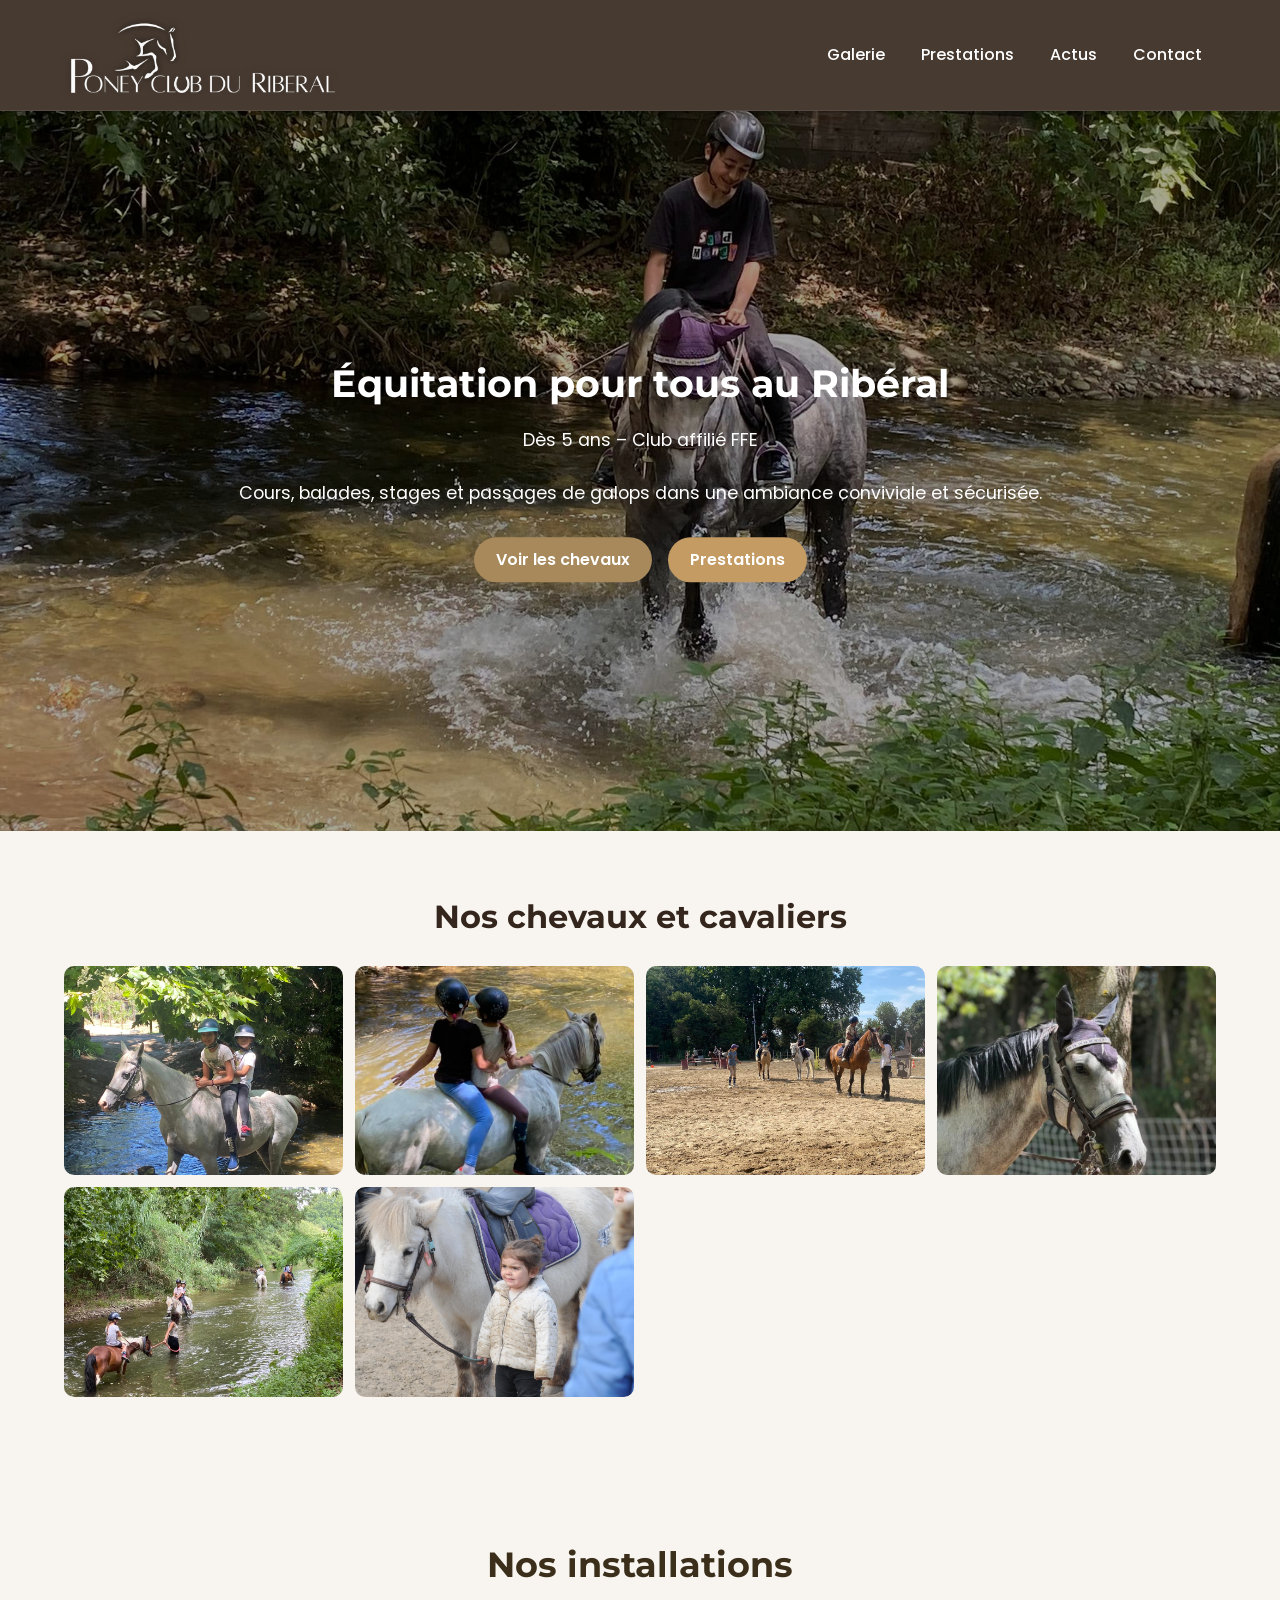
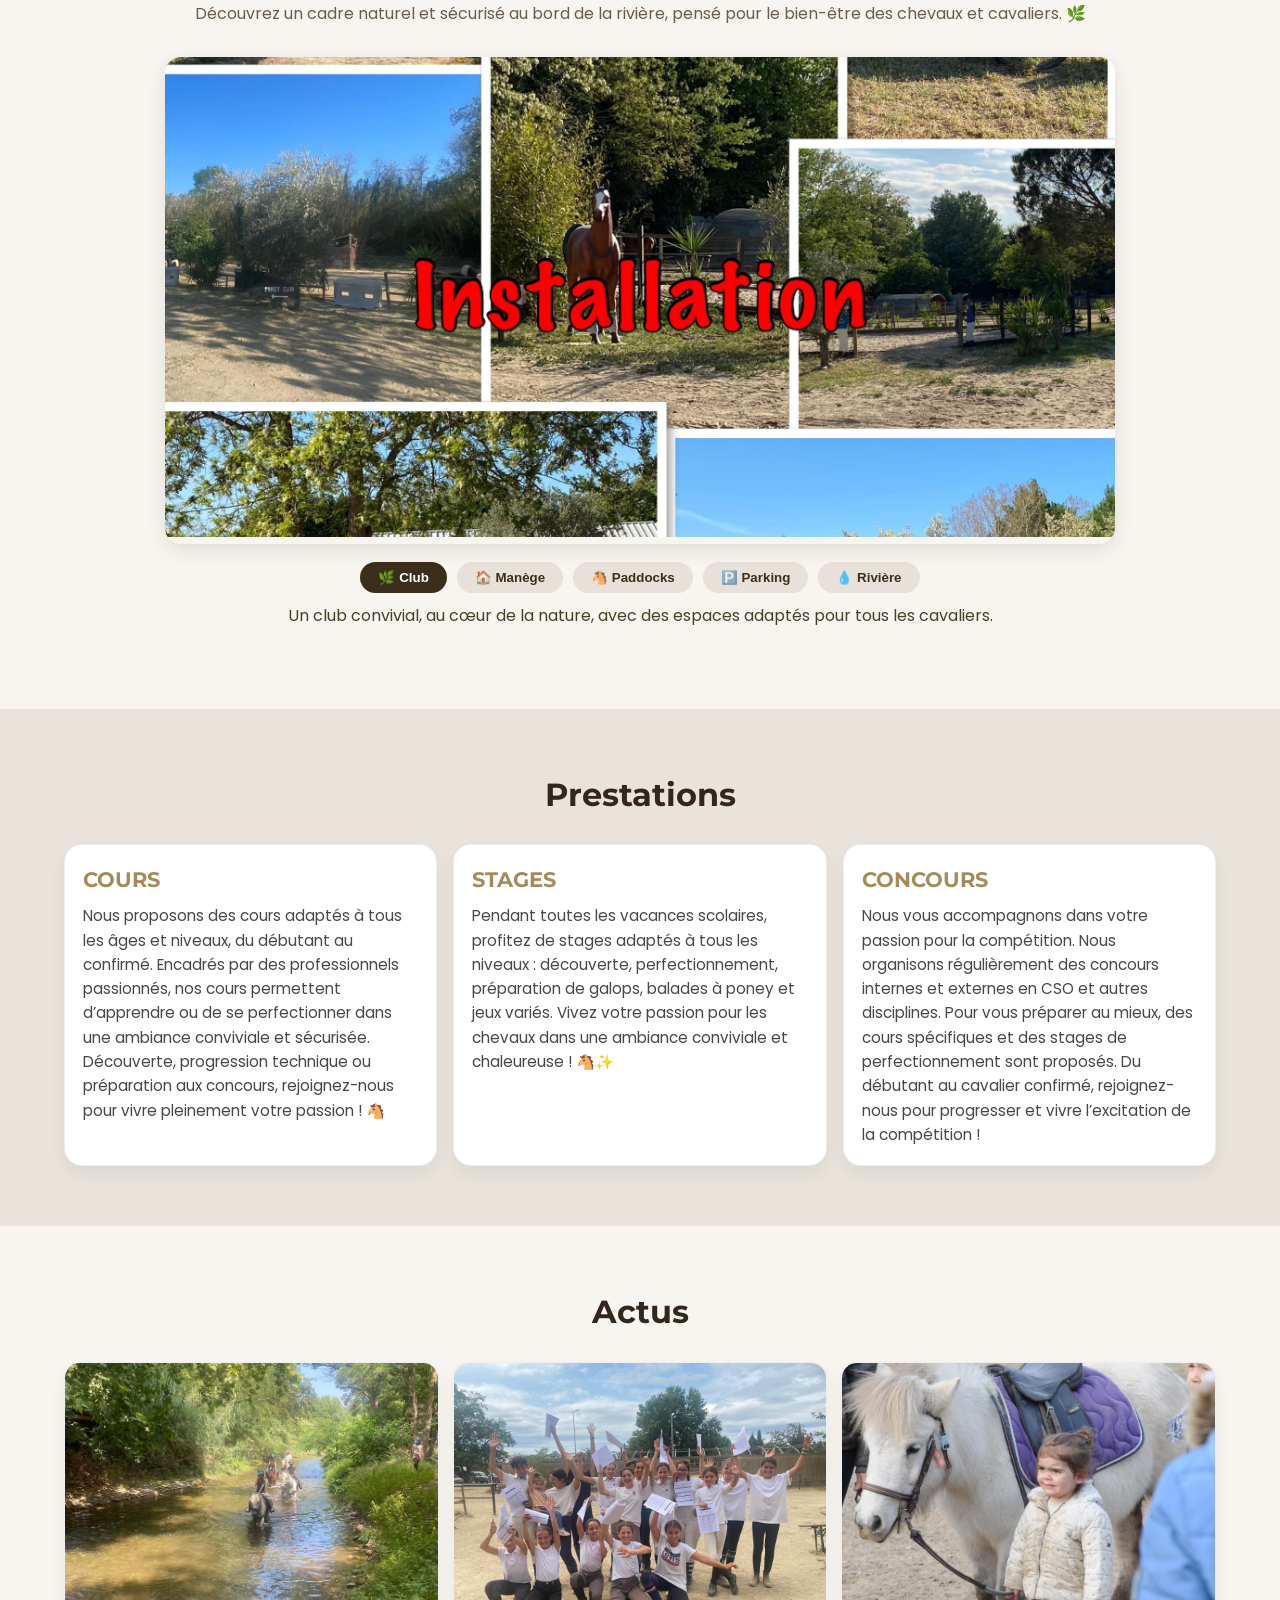
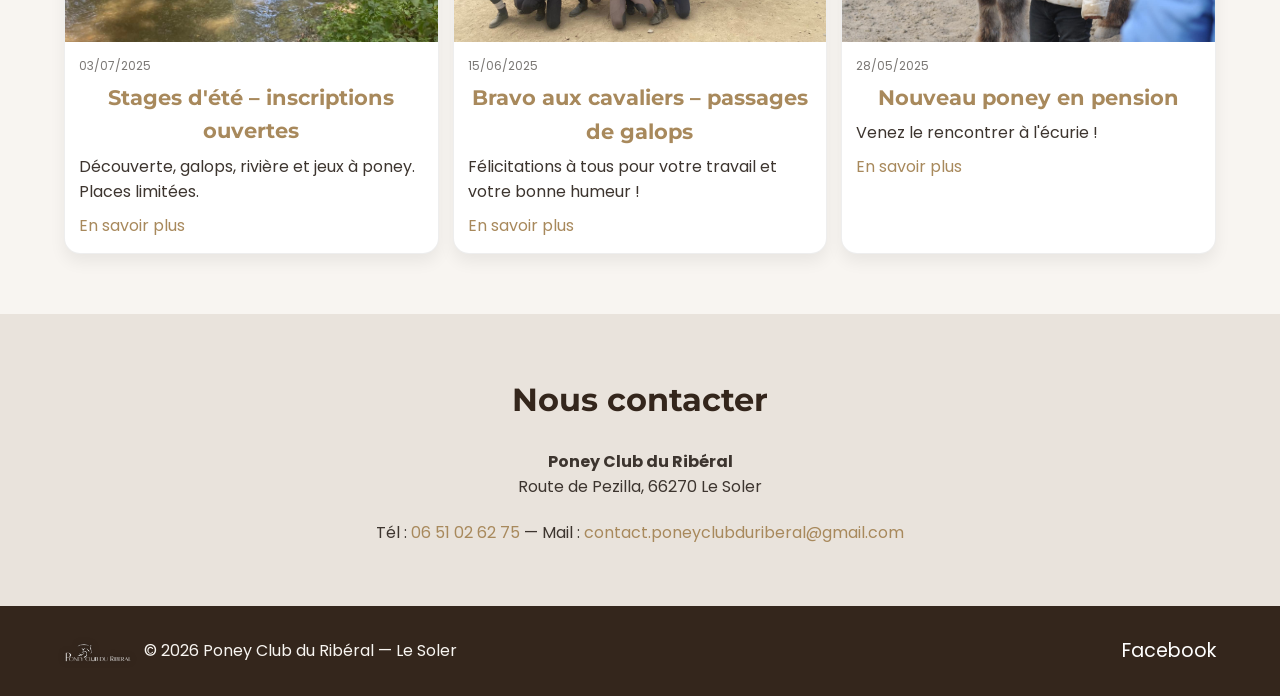
==== PoneyClubRiberal/index.html @ 23abc9ea "Geden + placements" ====
<!DOCTYPE html>
<html lang="fr">
<head>
  <meta charset="utf-8" />
  <meta name="viewport" content="width=device-width, initial-scale=1" />
  <title>Poney Club du Ribéral – Le Soler</title>
  <meta name="description" content="Loisirs & école d’équitation au Poney Club du Ribéral (Le Soler) : cours dès 5 ans, balades, stages et galops, ambiance conviviale." />

  <!-- Fonts utilisées par le CSS (Poppins + Montserrat) -->
  <link rel="preconnect" href="https://fonts.googleapis.com">
  <link rel="preconnect" href="https://fonts.gstatic.com" crossorigin>
  <link href="https://fonts.googleapis.com/css2?family=Montserrat:wght@600;700&family=Poppins:wght@400;500;600;700&display=swap" rel="stylesheet">

  <!-- Styles -->
  <link rel="stylesheet" href="main.css" />
</head>
<body>

  <!-- ================= HEADER / NAV ================= -->
  <header class="topbar">
    <div class="wrap">
      <a href="#top" class="logo" aria-label="Accueil">
        <!-- Logo blanc (fourni dans /assets) -->
        <img src="assets/logo.avif" alt="Poney Club du Ribéral">
      </a>

      <button class="burger" aria-expanded="false" aria-controls="nav" aria-label="Ouvrir le menu">☰</button>

      <nav id="nav" class="nav" aria-label="Navigation principale">
        <a href="#galerie">Galerie</a>
        <a href="#prestations">Prestations</a>
        <a href="#actus">Actus</a>
        <a href="#contact">Contact</a>
      </nav>
    </div>
  </header>

  <main id="top">
    <!-- ================= HERO ================= -->
<section class="hero">
  <!-- Image d’arrière-plan -->
  <img src="assets/riverBoy.jpg" alt="Balade à poney dans la rivière du Ribéral">

  <div class="hero-content wrap">
    <h1 style="color: #fff;;">Équitation pour tous au Ribéral</h1>
    <p class="subtitle">
      Dès 5 ans – Club affilié FFE
    </p>
    <p>Cours, balades, stages et passages de galops dans une ambiance conviviale et sécurisée.</p>
    <a class="btn" href="#galerie">Voir les chevaux</a>
    <a class="btn" href="#prestations" style="background:#c49b63">Prestations</a>
  </div>
</section>

    <!-- ================= GALERIE ================= -->
    <section id="galerie" class="section">
      <div class="wrap">
        <h2>Nos chevaux et cavaliers</h2>
        <div class="gallery">
          <!-- Remplace par tes images (dossier /assets) -->
          <img src="assets/riverbigChildren.jpg" alt="">
          <img src="assets/riverTwosmall3.jpg" alt="">
          <img src="assets/horseLEsson.jpg" alt="">
          <img src="assets/horseHat.jpg" alt="">
          <img src="assets/longRiver.jpg" alt="">
          <img src="assets/poneyEnfant.jpg" alt="">
        </div>
      </div>
    </section>

    <!-- ================= NOS INSTALLATIONS ================= -->
<section id="installations" class="section sand">
  <div class="wrap">
    <h2>Nos installations</h2>
    <p class="subtitle">Découvrez un cadre naturel et sécurisé au bord de la rivière, pensé pour le bien-être des chevaux et cavaliers. 🌿</p>

    <div class="install-gallery">
      <div class="install-slider">
        <img src="assets/installation.jpg" alt="Vue générale du club" class="active">
        <img src="assets/manege.jpg" alt="Manège couvert 60x30m">
        <img src="assets/camLight.jpg" alt="Paddocks équipés et éclairage nocturne">
        <img src="assets/parking.jpg" alt="Parking ombragé et accessible">
        <img src="assets/River.jpg" alt="Balades en rivière">
      </div>

      <div class="install-buttons">
        <button class="install-btn active" data-index="0">🌿 Club</button>
        <button class="install-btn" data-index="1">🏠 Manège</button>
        <button class="install-btn" data-index="2">🐴 Paddocks</button>
        <button class="install-btn" data-index="3">🅿️ Parking</button>
        <button class="install-btn" data-index="4">💧 Rivière</button>
      </div>

      <div class="install-text">
        <p id="installDesc">
          Un club convivial, au cœur de la nature, avec des espaces adaptés pour tous les cavaliers.
        </p>
      </div>
    </div>
  </div>
</section>


    <!-- ================= PRESTATIONS ================= -->
    <section id="prestations" class="section sand">
      <div class="wrap">
        <h2>Prestations</h2>

        <div class="pc-cards">
          <article class="pc-card">
            <h3>COURS</h3>
            <p>Nous proposons des cours adaptés à tous les âges et niveaux, du débutant au confirmé. Encadrés par des professionnels passionnés, nos cours permettent d’apprendre ou de se perfectionner dans une ambiance conviviale et sécurisée. Découverte, progression technique ou préparation aux concours, rejoignez-nous pour vivre pleinement votre passion ! 🐴</p>
          </article>

          <article class="pc-card">
            <h3>STAGES</h3>
            <p>Pendant toutes les vacances scolaires, profitez de stages adaptés à tous les niveaux : découverte, perfectionnement, préparation de galops, balades à poney et jeux variés. Vivez votre passion pour les chevaux dans une ambiance conviviale et chaleureuse ! 🐴✨</p>
          </article>

          <article class="pc-card">
            <h3>CONCOURS</h3>
            <p>Nous vous accompagnons dans votre passion pour la compétition. Nous organisons régulièrement des concours internes et externes en CSO et autres disciplines. Pour vous préparer au mieux, des cours spécifiques et des stages de perfectionnement sont proposés. Du débutant au cavalier confirmé, rejoignez-nous pour progresser et vivre l’excitation de la compétition !</p>
          </article>
        </div>
      </div>
    </section>

    <!-- ================= ACTUS ================= -->
    <section id="actus" class="section">
      <div class="wrap">
        <h2>Actus</h2>
        <div id="newsGrid" class="news-grid">
          <!-- Si tu utilises main.js + assets/news.json, les cartes se chargent ici.
               Sinon, tu peux en écrire à la main comme ci-dessous : -->
          <!--
          <article class="news-card">
            <img src="assets/passageGalops.jpg" alt="">
            <div class="news-body">
              <div class="news-meta">03/07/2025</div>
              <h3 class="news-title">Stages d’été – inscriptions ouvertes</h3>
              <p>Découverte, galops, rivière et jeux à poney. Places limitées.</p>
              <p style="margin-top:8px"><a class="link" href="#prestations">En savoir plus</a></p>
            </div>
          </article>
          -->
        </div>
      </div>
    </section>

    <!-- ================= CONTACT ================= -->
    <section id="contact" class="section sand">
      <div class="wrap">
        <h2>Nous contacter</h2>
        <p class="text-center mb-2">
          <strong>Poney Club du Ribéral</strong><br>
          Route de Pezilla, 66270 Le Soler
        </p>
        <p class="text-center">
          Tél : <a class="link" href="tel:+33651026275">06 51 02 62 75</a> — 
          Mail : <a class="link" href="mailto:contact.poneyclubduriberal@gmail.com">contact.poneyclubduriberal@gmail.com</a>
        </p>
      </div>
    </section>
  </main>

  <!-- ================= FOOTER ================= -->
  <footer class="footer">
    <div class="wrap foot">
      <p>
        <img src="assets/logo.avif" alt="" height="22" style="vertical-align:middle;margin-right:8px">
        © <span id="year"></span> Poney Club du Ribéral — Le Soler
      </p>
      <div class="socials">
        <a href="https://www.facebook.com/poneyclubduriberal/?locale=fr_FR" target="_blank" rel="noopener">Facebook</a>
      </div>
    </div>
  </footer>


<!-- ===== Lightbox (à la fin du body) ===== -->
<div id="lightbox" class="lb" aria-hidden="true">
  <div class="lb-backdrop" data-lb-close></div>

  <button class="lb-btn lb-close" data-lb-close aria-label="Fermer">×</button>
  <button class="lb-btn lb-prev" aria-label="Image précédente">‹</button>

  <figure class="lb-figure">
    <img class="lb-img" src="" alt="">
    <figcaption class="lb-caption"></figcaption>
  </figure>

  <button class="lb-btn lb-next" aria-label="Image suivante">›</button>
</div>



  <!-- Scripts -->
  <script src="https://code.jquery.com/jquery-3.7.1.min.js"></script>
  <script src="main.js"></script>




</body>
</html>
---- PoneyClubRiberal/main.css ----
/* ===========================================================
   PONEY CLUB DU RIBERAL - MAIN CSS
   Thème : Nature, Bois, Équitation
   =========================================================== */

/* ------------------------------
   VARIABLES DE COULEURS
   ------------------------------ */
:root {
  --brun-fonce: #34261c;
  --brun-clair: #4a3a2e;
  --sable: #f8f5f1;
  --beige: #e9e3dc;
  --texte: #3d352f;
  --accent: #a8895c;
  --blanc: #fff;
}

/* ------------------------------
   BASE GLOBALE
   ------------------------------ */
* {
  box-sizing: border-box;
  margin: 0;
  padding: 0;
}

html {
  scroll-behavior: smooth;
}

body {
  font-family: "Poppins", sans-serif;
  background: var(--sable);
  color: var(--texte);
  line-height: 1.6;
}

/* Liens */
a {
  color: var(--accent);
  text-decoration: none;
  transition: 0.3s;
}
a:hover {
  color: #c49b63;
}

/* Containers */
.wrap {
  width: min(1200px, 90%);
  margin: 0 auto;
}

/* Sections */
.section {
  padding: 60px 0;
}
.section.sand {
  background: var(--beige);
}

/* Titres */
h1, h2, h3 {
  font-family: "Montserrat", sans-serif;
  font-weight: 700;
  text-align: center;
  color: var(--brun-fonce);
}
h2 {
  margin-bottom: 24px;
  font-size: 2rem;
}
h3 {
  margin-bottom: 10px;
  font-size: 1.3rem;
}

/* ===========================================================
   HEADER / NAVIGATION
   =========================================================== */

.topbar {
  position: sticky;
  top: 0;
  z-index: 20;
  background: rgba(52, 38, 28, 0.9); /* brun profond semi-opaque */
  backdrop-filter: blur(6px);
  border-bottom: 1px solid rgba(255, 255, 255, 0.08);
  box-shadow: 0 3px 6px rgba(0, 0, 0, 0.2);
}

.topbar .wrap {
  display: flex;
  align-items: center;
  justify-content: space-between;
  gap: 12px;
  padding: 10px 0;
}

/* Logo */
.logo img {
  display: block;
  height: 90px;
  filter: drop-shadow(0 0 5px rgba(0, 0, 0, 0.4));
}

/* Navigation liens */
.nav {
  display: flex;
  gap: 8px;
}
.nav a {
  color: var(--blanc);
  text-decoration: none;
  padding: 8px 14px;
  border-radius: 999px;
  transition: background 0.3s;
  font-weight: 500;
}
.nav a:hover {
  background: rgba(255, 255, 255, 0.15);
}

/* Burger menu */
.burger {
  display: none;
  background: transparent;
  border: 0;
  font-size: 28px;
  color: var(--blanc);
  cursor: pointer;
}

@media (max-width: 880px) {
  .burger {
    display: block;
  }
  .nav {
    position: fixed;
    left: 16px;
    right: 16px;
    top: 70px;
    background: rgba(45, 33, 24, 0.96);
    border-radius: 16px;
    padding: 16px;
    border: 1px solid rgba(255, 255, 255, 0.1);
    display: none;
    flex-direction: column;
  }
  .nav.open {
    display: flex;
  }
  .nav a {
    text-align: center;
    padding: 10px;
  }
}

/* ===========================================================
   HERO / SLIDER
   =========================================================== */

.hero {
  position: relative;
  height: 80vh;
  color: var(--blanc);
  overflow: hidden;
}

.hero img,
.hero video {
  position: absolute;
  inset: 0;
  width: 100%;
  height: 100%;
  object-fit: cover;
  z-index: 1;
}

.hero::after {
  content: "";
  position: absolute;
  inset: 0;
  background: rgba(0, 0, 0, 0.35);
  z-index: 2;
}

.hero-content {
  position: relative;
  z-index: 3;
  top: 50%;
  transform: translateY(-50%);
  text-align: center;
  color: var(--blanc);
}

.hero-content h1 {
  font-size: 2.4rem;
  margin-bottom: 12px;
}
.hero-content p {
  font-size: 1.1rem;
  margin-bottom: 24px;
}

/* Boutons */
.btn {
  display: inline-block;
  background: var(--accent);
  color: var(--blanc);
  padding: 10px 22px;
  border-radius: 999px;
  margin: 6px;
  font-weight: 600;
  transition: background 0.3s;
}
.btn:hover {
  background: #c49b63;
}

/* ===========================================================
   GALERIE
   =========================================================== */
.gallery {
  display: grid;
  grid-template-columns: repeat(auto-fit, minmax(260px, 1fr));
  gap: 12px;
}

.gallery img {
  width: 100%;
  aspect-ratio: 4/3;
  object-fit: cover;
  border-radius: 10px;
  transition: transform 0.3s;
}
.gallery img:hover {
  transform: scale(1.03);
}

/* ===========================================================
   SECTION : NOS INSTALLATIONS
   =========================================================== */

#installations {
  background: #f8f5f0;
  text-align: center;
  padding: 80px 0;
}

#installations h2 {
  color: #3b2f1b;
  margin-bottom: 8px;
  font-size: 2.2rem;
}

#installations .subtitle {
  color: #6a5e4b;
  margin-bottom: 30px;
}

.install-gallery {
  max-width: 950px;
  margin: 0 auto;
}

.install-slider {
  position: relative;
  border-radius: 16px;
  overflow: hidden;
  box-shadow: 0 6px 20px rgba(0, 0, 0, 0.1);
}

.install-slider img {
  width: 100%;
  height: 480px;
  object-fit: cover;
  position: absolute;
  inset: 0;
  opacity: 0;
  transition: opacity 0.7s ease;
}

.install-slider img.active {
  opacity: 1;
  position: relative;
}

.install-buttons {
  display: flex;
  justify-content: center;
  flex-wrap: wrap;
  margin: 18px 0 10px;
  gap: 10px;
}

.install-btn {
  border: none;
  background: #e8e1d9;
  color: #3b2f1b;
  font-weight: 600;
  border-radius: 30px;
  padding: 8px 18px;
  cursor: pointer;
  transition: all 0.25s ease;
}

.install-btn:hover {
  background: #d4c5b7;
}

.install-btn.active {
  background: #3b2f1b;
  color: #fff;
}

.install-text {
  margin-top: 10px;
  color: #4b3f2a;
  font-size: 1rem;
}

@media (max-width: 768px) {
  .install-slider img {
    height: 300px;
  }
}


/* ===========================================================
   PRESTATIONS
   =========================================================== */

.pc-cards {
  display: grid;
  gap: 16px;
  grid-template-columns: repeat(auto-fit, minmax(260px, 1fr));
}

.pc-card {
  background: #fff;
  border: 1px solid #0001;
  border-radius: 18px;
  padding: 18px;
  box-shadow: 0 8px 18px #0000000f;
}

.pc-card h3 {
  margin-bottom: 8px;
  color: var(--accent);
  text-align: left;
}

.pc-card p {
  color: #4a4744;
  font-size: 0.95rem;
}

/* ===========================================================
   ACTUS
   =========================================================== */

.news-grid {
  display: grid;
  gap: 14px;
  grid-template-columns: repeat(auto-fit, minmax(260px, 1fr));
}

.news-card {
  background: #fff;
  border: 1px solid #0001;
  border-radius: 16px;
  overflow: hidden;
  box-shadow: 0 8px 16px #00000010;
  display: flex;
  flex-direction: column;
}

.news-card img {
  width: 100%;
  aspect-ratio: 4/3;
  object-fit: cover;
}

.news-body {
  padding: 14px;
}

.news-meta {
  font-size: 12px;
  color: #7b7875;
  margin-bottom: 6px;
}

.news-title {
  margin: 0 0 6px;
  font-weight: 700;
  color: var(--accent);
}

.news-body p {
  margin: 0;
}

/* ===========================================================
   FOOTER
   =========================================================== */

.footer {
  background: var(--brun-fonce);
  color: var(--sable);
  border-top: none;
  padding: 30px 0;
}

.footer .foot {
  display: flex;
  align-items: center;
  justify-content: space-between;
  flex-wrap: wrap;
  gap: 12px;
}

.footer a {
  color: #fff;
}

.footer img {
  filter: drop-shadow(0 0 3px rgba(0, 0, 0, 0.5));
}

.socials a {
  margin-left: 10px;
  font-size: 1.2rem;
  transition: 0.3s;
}
.socials a:hover {
  opacity: 0.8;
}

/* ===========================================================
   DIVERS / UTILS
   =========================================================== */
.text-center {
  text-align: center;
}

.mt-2 {
  margin-top: 20px;
}

.mb-2 {
  margin-bottom: 20px;
}

.hidden {
  display: none !important;
}

/* Section Facebook */
#actus-facebook {
  background: #f6f2ee;
  text-align: center;
  padding: 80px 0;
}

#actus-facebook h2 {
  font-size: 2rem;
  margin-bottom: 10px;
  color: #3e2f1c;
}

#actus-facebook p {
  color: #5a4a3a;
  margin-bottom: 20px;
}

.fb-container {
  display: flex;
  justify-content: center;
}

.fb-container iframe {
  border-radius: 12px;
  box-shadow: 0 4px 20px rgba(0,0,0,0.1);
}

/* ===========================================================
   LIGHTBOX GLOBALE (overlay plein écran)
   =========================================================== */
#lightbox {
  position: fixed;
  inset: 0;
  display: none;                /* cachée par défaut */
  align-items: center;
  justify-content: center;
  z-index: 1000;
}
#lightbox.open { display: flex; }

#lightbox .lb-backdrop {
  position: absolute;
  inset: 0;
  background: rgba(0,0,0,.85);
  backdrop-filter: blur(2px);
}

#lightbox .lb-figure {
  position: relative;
  z-index: 2;
  max-width: 96vw;
  max-height: 92vh;
  display: grid;
  gap: 10px;
  place-items: center;
}

#lightbox .lb-img {
  max-width: 96vw;
  max-height: 86vh;
  width: auto;
  height: auto;
  border-radius: 10px;
  box-shadow: 0 10px 40px rgba(0,0,0,.5);
}

#lightbox .lb-caption {
  color: #eee;
  font-size: .95rem;
  text-align: center;
  max-width: 80vw;
}

/* Boutons */
#lightbox .lb-btn {
  position: absolute;
  z-index: 3;
  background: rgba(255,255,255,.12);
  color: #fff;
  border: 0;
  border-radius: 999px;
  width: 44px;
  height: 44px;
  display: grid;
  place-items: center;
  font-size: 26px;
  cursor: pointer;
  transition: background .2s;
}
#lightbox .lb-btn:hover { background: rgba(255,255,255,.22); }

#lightbox .lb-close { top: 18px; right: 18px; font-size: 28px; }
#lightbox .lb-prev  { left: 18px; }
#lightbox .lb-next  { right: 18px; }

@media (max-width: 640px){
  #lightbox .lb-prev, 
  #lightbox .lb-next { top: unset; bottom: 18px; }
}
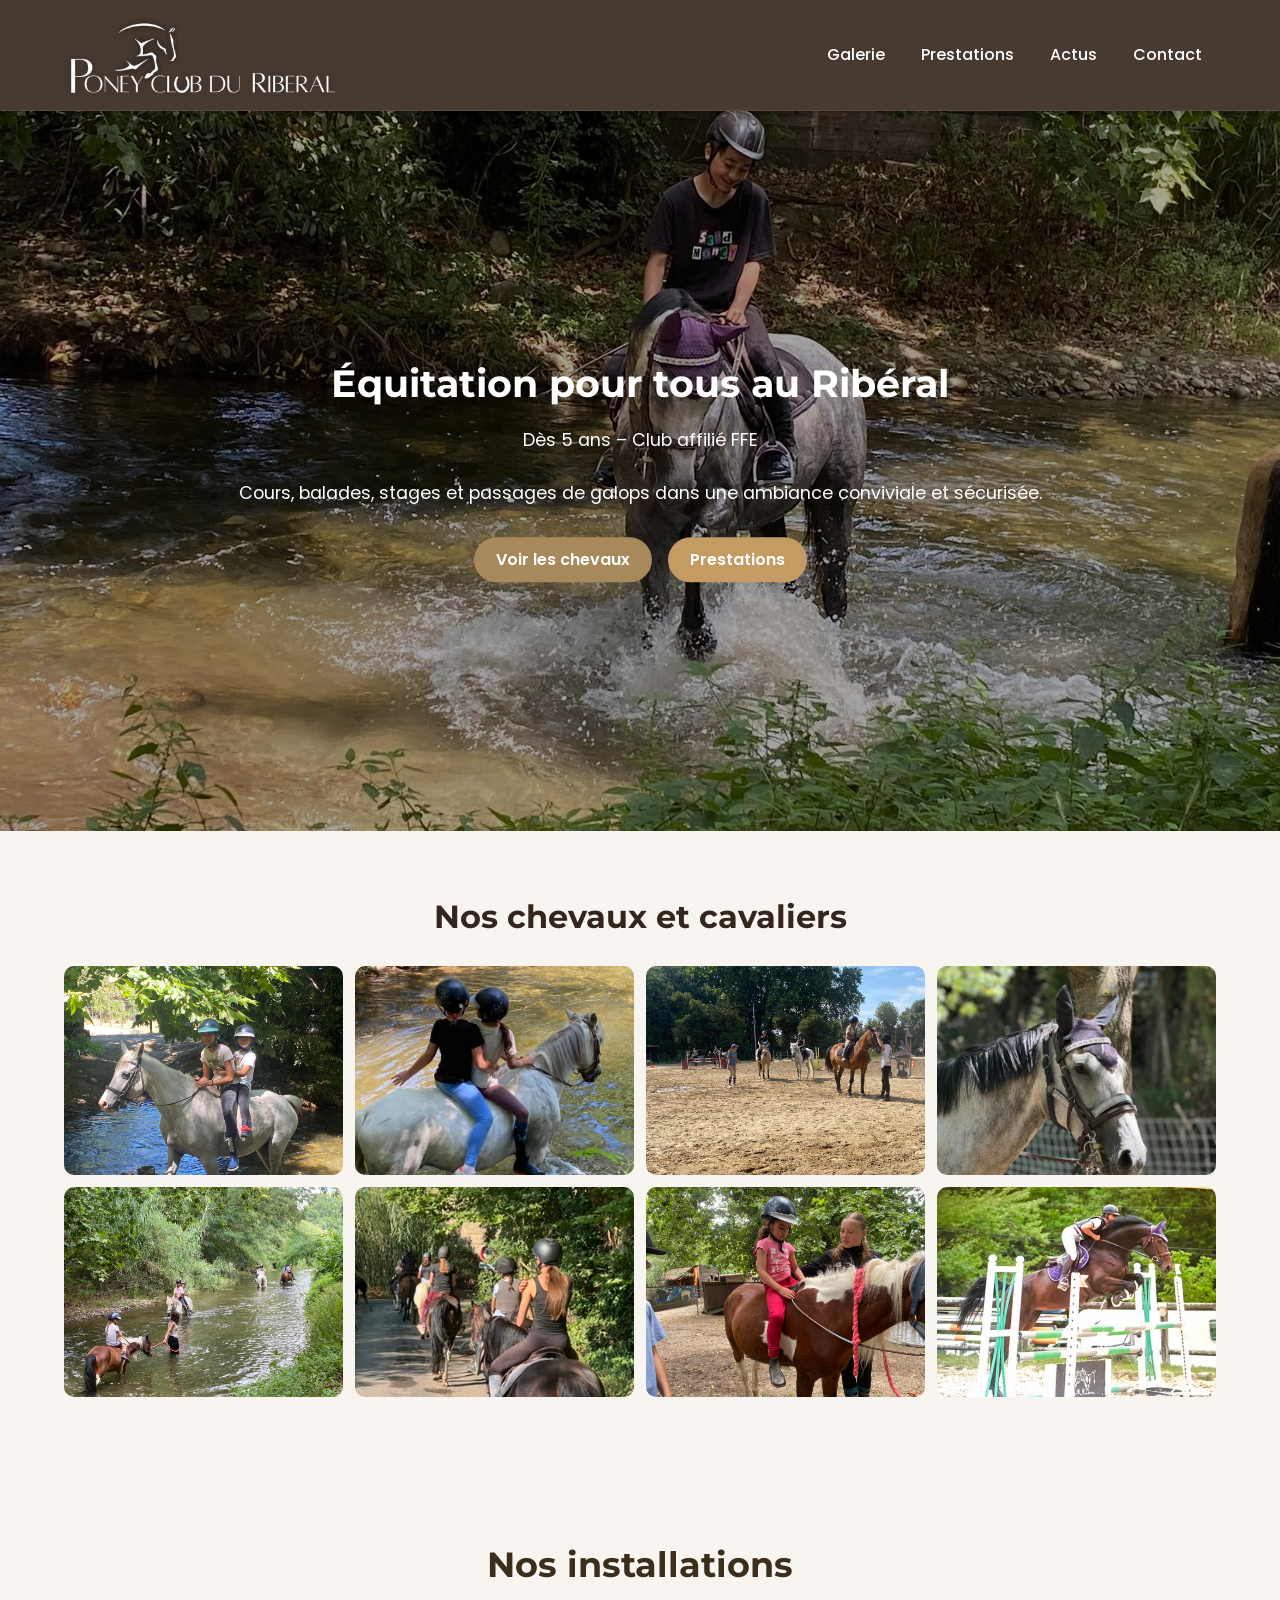
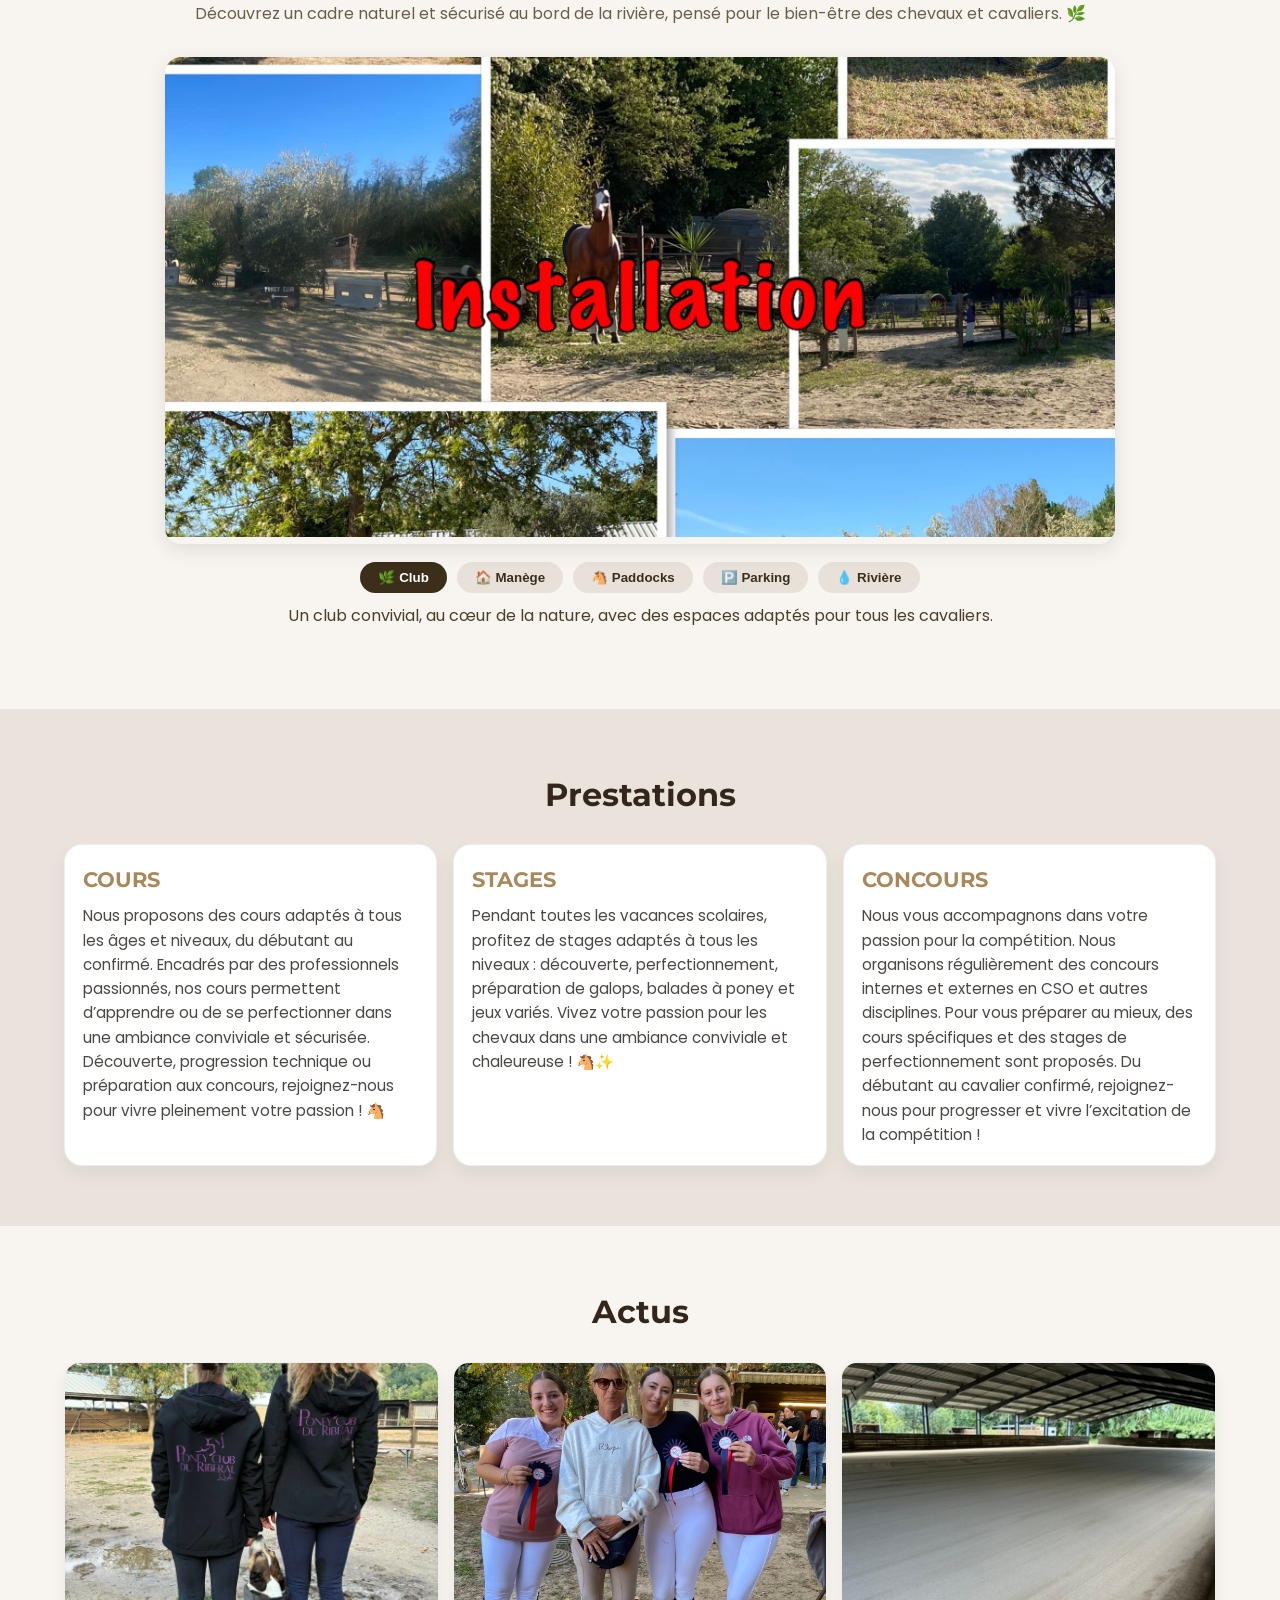
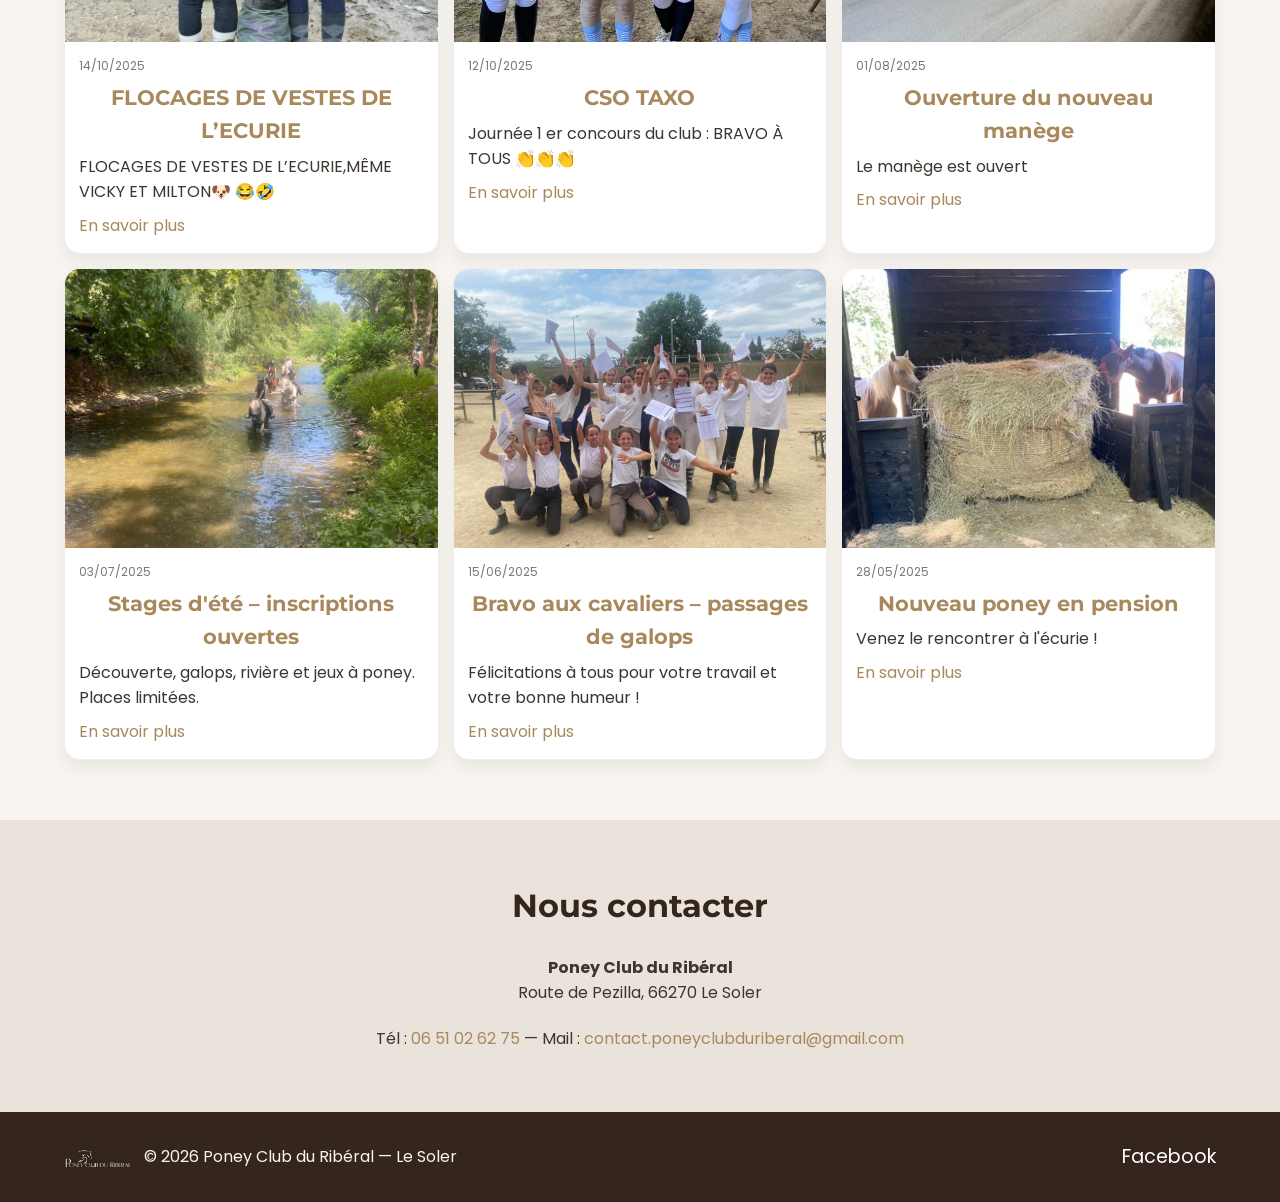
==== commit 743b8737: "maj photos" ====
--- a/PoneyClubRiberal/index.html
+++ b/PoneyClubRiberal/index.html
@@ -63,7 +63,9 @@
           <img src="assets/horseLEsson.jpg" alt="">
           <img src="assets/horseHat.jpg" alt="">
           <img src="assets/longRiver.jpg" alt="">
-          <img src="assets/poneyEnfant.jpg" alt="">
+          <img src="assets/balades.jpeg" alt="">
+          <img src="assets/littleChildPoney.jpg" alt="">
+          <img src="assets/obstacle.jpeg" alt="">
         </div>
       </div>
     </section>
--- a/PoneyClubRiberal/main.css
+++ b/PoneyClubRiberal/main.css
@@ -364,7 +364,7 @@
 .news-grid {
   display: grid;
   gap: 14px;
-  grid-template-columns: repeat(auto-fit, minmax(260px, 1fr));
+  grid-template-columns: repeat(auto-fit, minmax(320px, 1fr));
 }
 
 .news-card {
@@ -558,3 +558,13 @@
   #lightbox .lb-prev, 
   #lightbox .lb-next { top: unset; bottom: 18px; }
 }
+
+/* Le clic ne doit passer que sur le slide visible */
+.install-slider img {
+  pointer-events: none;   /* ignore les clics par défaut */
+  z-index: 1;
+}
+.install-slider img.active {
+  pointer-events: auto;   /* seul le visible capte le clic */
+  z-index: 2;             /* passe devant les autres */
+}
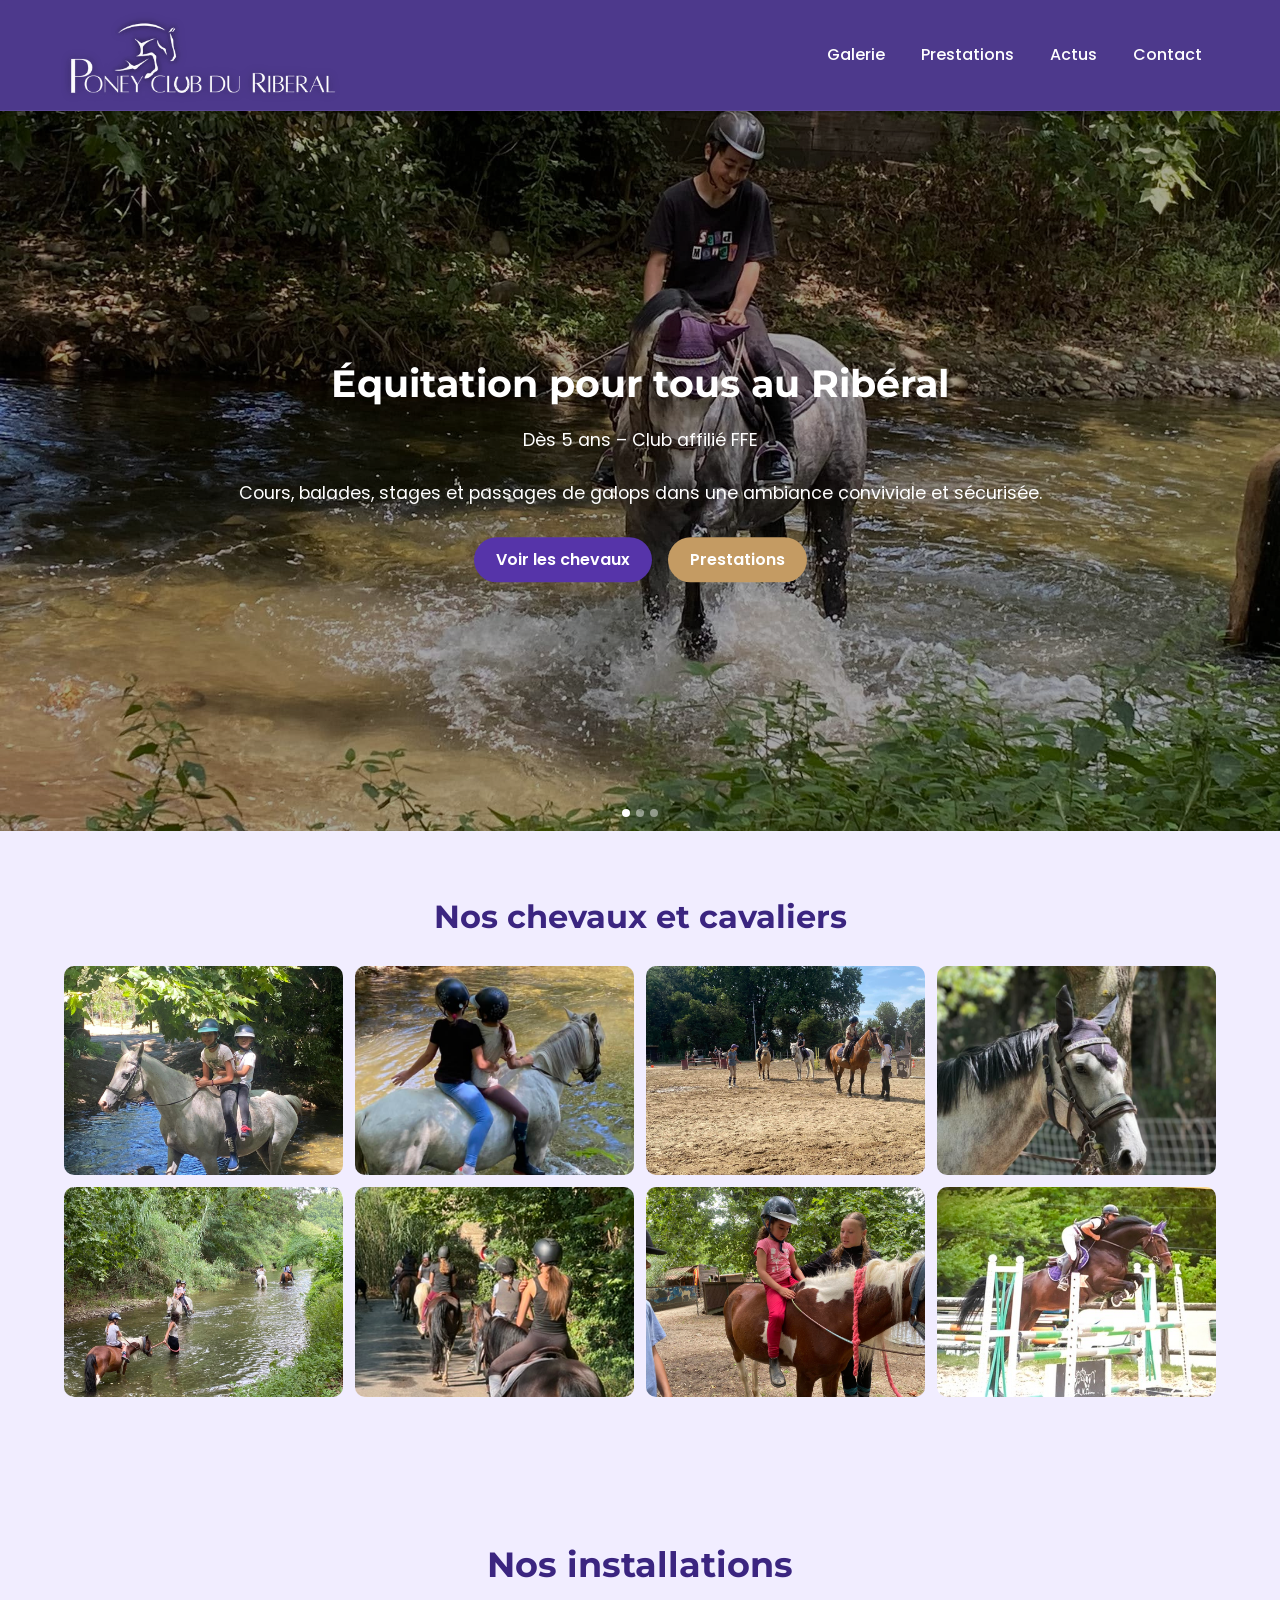
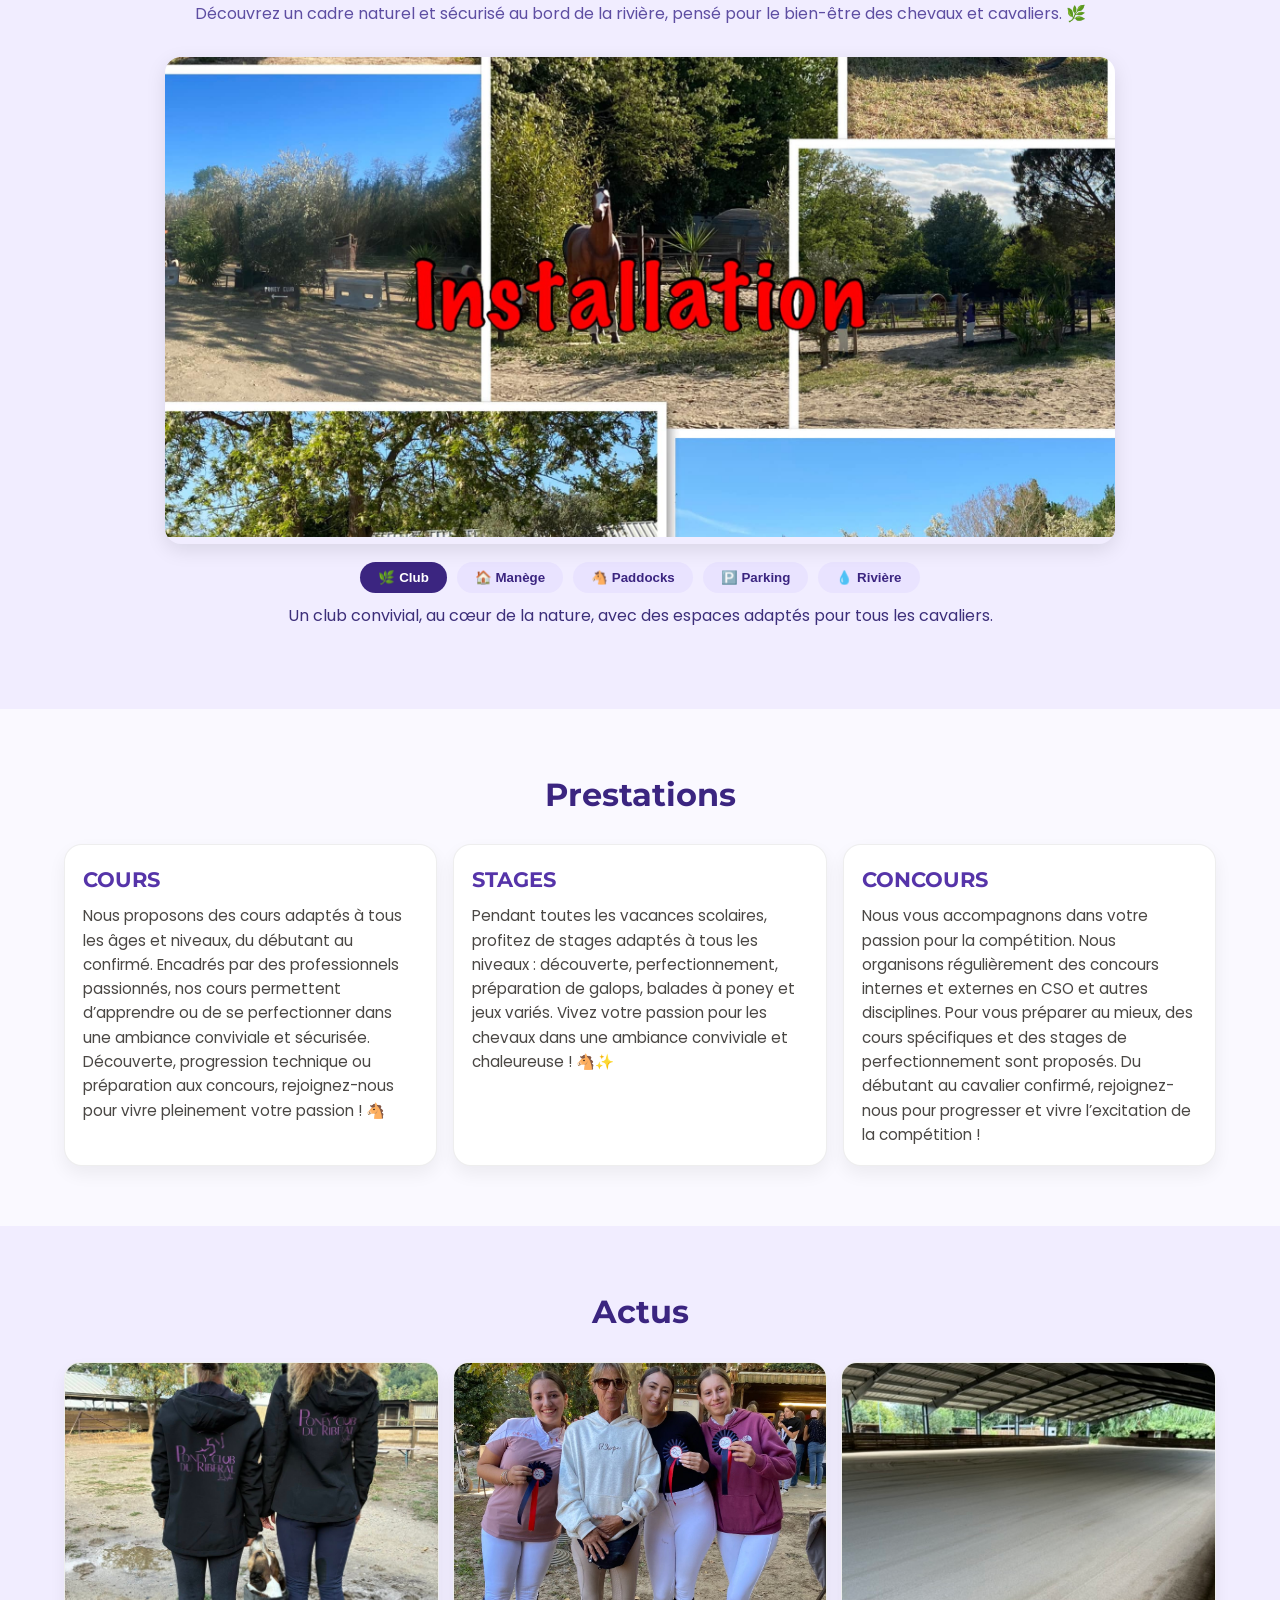
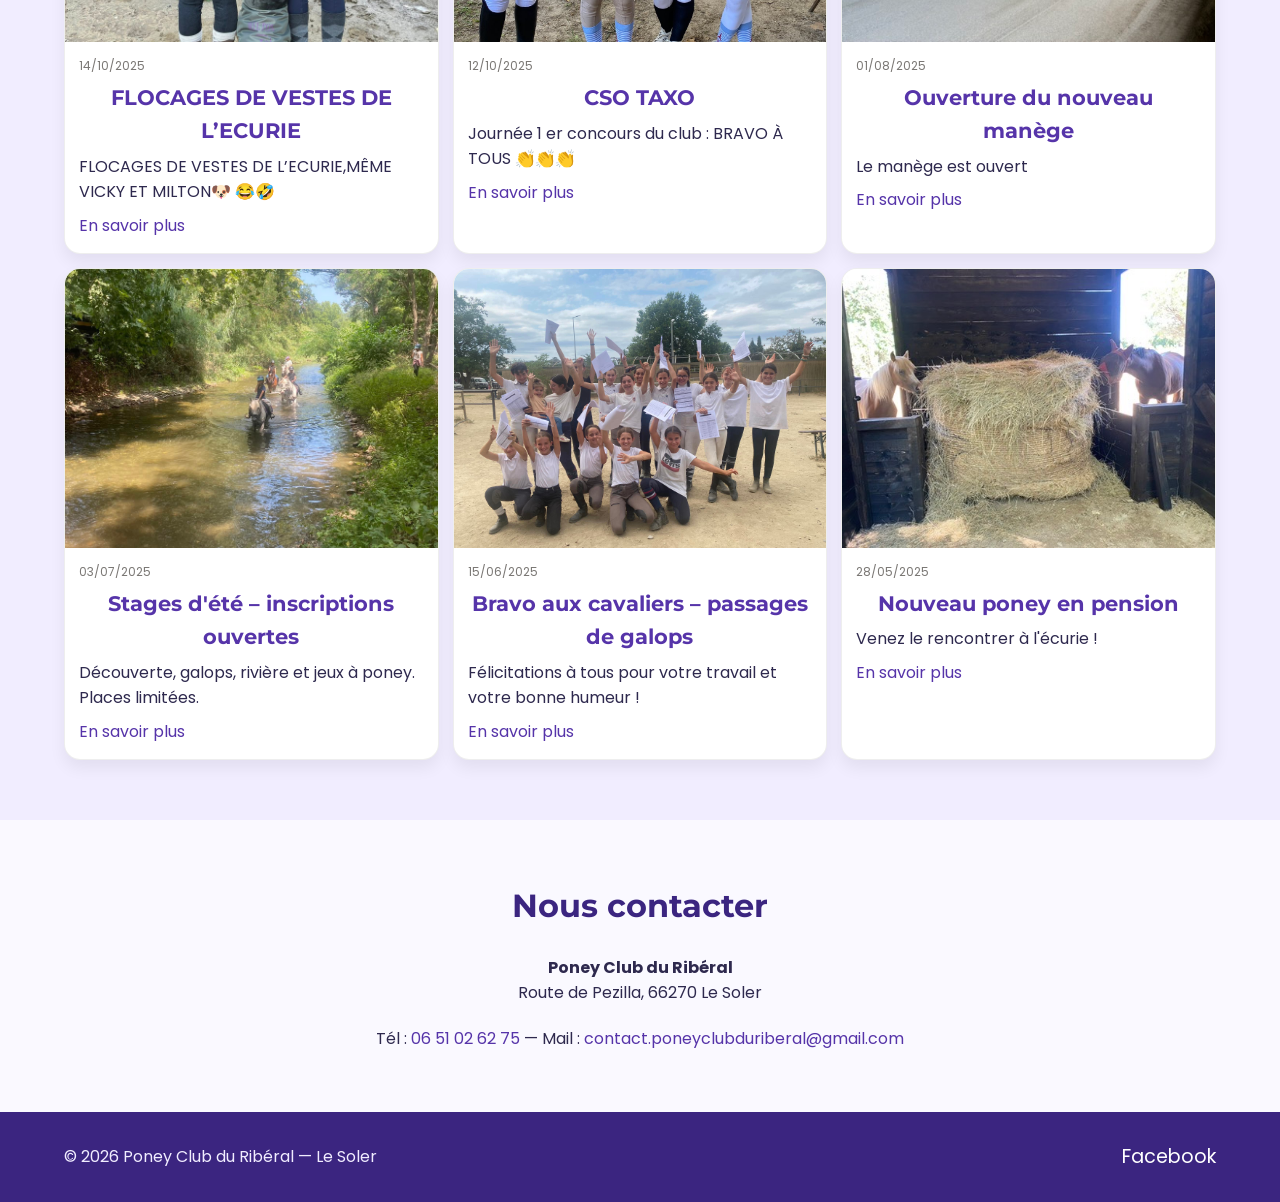
==== commit b70aaa16: "update violet" ====
--- a/PoneyClubRiberal/index.html
+++ b/PoneyClubRiberal/index.html
@@ -4,6 +4,8 @@
   <meta charset="utf-8" />
   <meta name="viewport" content="width=device-width, initial-scale=1" />
   <title>Poney Club du Ribéral – Le Soler</title>
+    <link rel="icon" type="image/png" href="assets/favicon.png">
+
   <meta name="description" content="Loisirs & école d’équitation au Poney Club du Ribéral (Le Soler) : cours dès 5 ans, balades, stages et galops, ambiance conviviale." />
 
   <!-- Fonts utilisées par le CSS (Poppins + Montserrat) -->
@@ -40,6 +42,8 @@
 <section class="hero">
   <!-- Image d’arrière-plan -->
   <img src="assets/riverBoy.jpg" alt="Balade à poney dans la rivière du Ribéral">
+  <img src="assets/GoodLesson.jpg">
+  <img src="assets/paddock1.jpg">
 
   <div class="hero-content wrap">
     <h1 style="color: #fff;;">Équitation pour tous au Ribéral</h1>
@@ -169,7 +173,6 @@
   <footer class="footer">
     <div class="wrap foot">
       <p>
-        <img src="assets/logo.avif" alt="" height="22" style="vertical-align:middle;margin-right:8px">
         © <span id="year"></span> Poney Club du Ribéral — Le Soler
       </p>
       <div class="socials">
--- a/PoneyClubRiberal/main.css
+++ b/PoneyClubRiberal/main.css
@@ -1,19 +1,27 @@
 /* ===========================================================
    PONEY CLUB DU RIBERAL - MAIN CSS
-   Thème : Nature, Bois, Équitation
+   Thème : Violet & Nature
    =========================================================== */
 
 /* ------------------------------
    VARIABLES DE COULEURS
    ------------------------------ */
 :root {
-  --brun-fonce: #34261c;
-  --brun-clair: #4a3a2e;
-  --sable: #f8f5f1;
-  --beige: #e9e3dc;
-  --texte: #3d352f;
-  --accent: #a8895c;
-  --blanc: #fff;
+  /* PALETTE VIOLET (inspirée du logo) */
+  --violet-fonce: #3b2580;
+  --violet:       #5634a9;
+  --violet-clair: #9a85e0;
+  --lavande:      #f1edff;
+  --neutre:       #faf9ff;
+
+  /* Remap de tes anciennes variables */
+  --brun-fonce: var(--violet-fonce);
+  --brun-clair: #4d3aa1;
+  --sable:      var(--lavande);
+  --beige:      var(--neutre);
+  --texte:      #2e294e;
+  --accent:     var(--violet);
+  --blanc:      #ffffff;
 }
 
 /* ------------------------------
@@ -43,7 +51,7 @@
   transition: 0.3s;
 }
 a:hover {
-  color: #c49b63;
+  color: var(--violet-clair);
 }
 
 /* Containers */
@@ -84,7 +92,7 @@
   position: sticky;
   top: 0;
   z-index: 20;
-  background: rgba(52, 38, 28, 0.9); /* brun profond semi-opaque */
+  background: rgba(59, 37, 128, 0.9);
   backdrop-filter: blur(6px);
   border-bottom: 1px solid rgba(255, 255, 255, 0.08);
   box-shadow: 0 3px 6px rgba(0, 0, 0, 0.2);
@@ -141,7 +149,7 @@
     left: 16px;
     right: 16px;
     top: 70px;
-    background: rgba(45, 33, 24, 0.96);
+    background: rgba(59, 37, 128, 0.96);
     border-radius: 16px;
     padding: 16px;
     border: 1px solid rgba(255, 255, 255, 0.1);
@@ -216,7 +224,7 @@
   transition: background 0.3s;
 }
 .btn:hover {
-  background: #c49b63;
+  background: var(--violet-fonce);
 }
 
 /* ===========================================================
@@ -244,19 +252,19 @@
    =========================================================== */
 
 #installations {
-  background: #f8f5f0;
+  background: var(--lavande);
   text-align: center;
   padding: 80px 0;
 }
 
 #installations h2 {
-  color: #3b2f1b;
+  color: var(--violet-fonce);
   margin-bottom: 8px;
   font-size: 2.2rem;
 }
 
 #installations .subtitle {
-  color: #6a5e4b;
+  color: #5e4ea2;
   margin-bottom: 30px;
 }
 
@@ -297,8 +305,8 @@
 
 .install-btn {
   border: none;
-  background: #e8e1d9;
-  color: #3b2f1b;
+  background: #e9e3ff;
+  color: var(--violet-fonce);
   font-weight: 600;
   border-radius: 30px;
   padding: 8px 18px;
@@ -307,17 +315,17 @@
 }
 
 .install-btn:hover {
-  background: #d4c5b7;
+  background: #dcd2ff;
 }
 
 .install-btn.active {
-  background: #3b2f1b;
+  background: var(--violet-fonce);
   color: #fff;
 }
 
 .install-text {
   margin-top: 10px;
-  color: #4b3f2a;
+  color: #3d2f7a;
   font-size: 1rem;
 }
 
@@ -460,7 +468,7 @@
 
 /* Section Facebook */
 #actus-facebook {
-  background: #f6f2ee;
+  background: var(--neutre);
   text-align: center;
   padding: 80px 0;
 }
@@ -468,11 +476,11 @@
 #actus-facebook h2 {
   font-size: 2rem;
   margin-bottom: 10px;
-  color: #3e2f1c;
+  color: var(--violet-fonce);
 }
 
 #actus-facebook p {
-  color: #5a4a3a;
+  color: #5e4ea2;
   margin-bottom: 20px;
 }
 
@@ -492,7 +500,7 @@
 #lightbox {
   position: fixed;
   inset: 0;
-  display: none;                /* cachée par défaut */
+  display: none;
   align-items: center;
   justify-content: center;
   z-index: 1000;
@@ -559,12 +567,25 @@
   #lightbox .lb-next { top: unset; bottom: 18px; }
 }
 
-/* Le clic ne doit passer que sur le slide visible */
-.install-slider img {
-  pointer-events: none;   /* ignore les clics par défaut */
-  z-index: 1;
-}
-.install-slider img.active {
-  pointer-events: auto;   /* seul le visible capte le clic */
-  z-index: 2;             /* passe devant les autres */
-}
+/* HERO – pile d’images + fondu */
+.hero { position: relative; overflow: hidden; }
+.hero > img{
+  position: absolute; inset: 0;
+  width: 100%; height: 100%; object-fit: cover;
+  opacity: 0; transition: opacity 800ms ease;
+  z-index: 1; pointer-events: none;
+}
+.hero > img.show{ opacity: 1; }
+
+.hero::after{ z-index: 2; }
+.hero .hero-content{ position: relative; z-index: 3; }
+
+.hero-dots{
+  position: absolute; left: 50%; bottom: 14px; transform: translateX(-50%);
+  display: flex; gap: 6px; z-index: 4;
+}
+.hero-dot{
+  width: 8px; height: 8px; border-radius: 50%;
+  background: rgba(255,255,255,.45); border: 0; cursor: pointer;
+}
+.hero-dot.active{ background: #fff; }
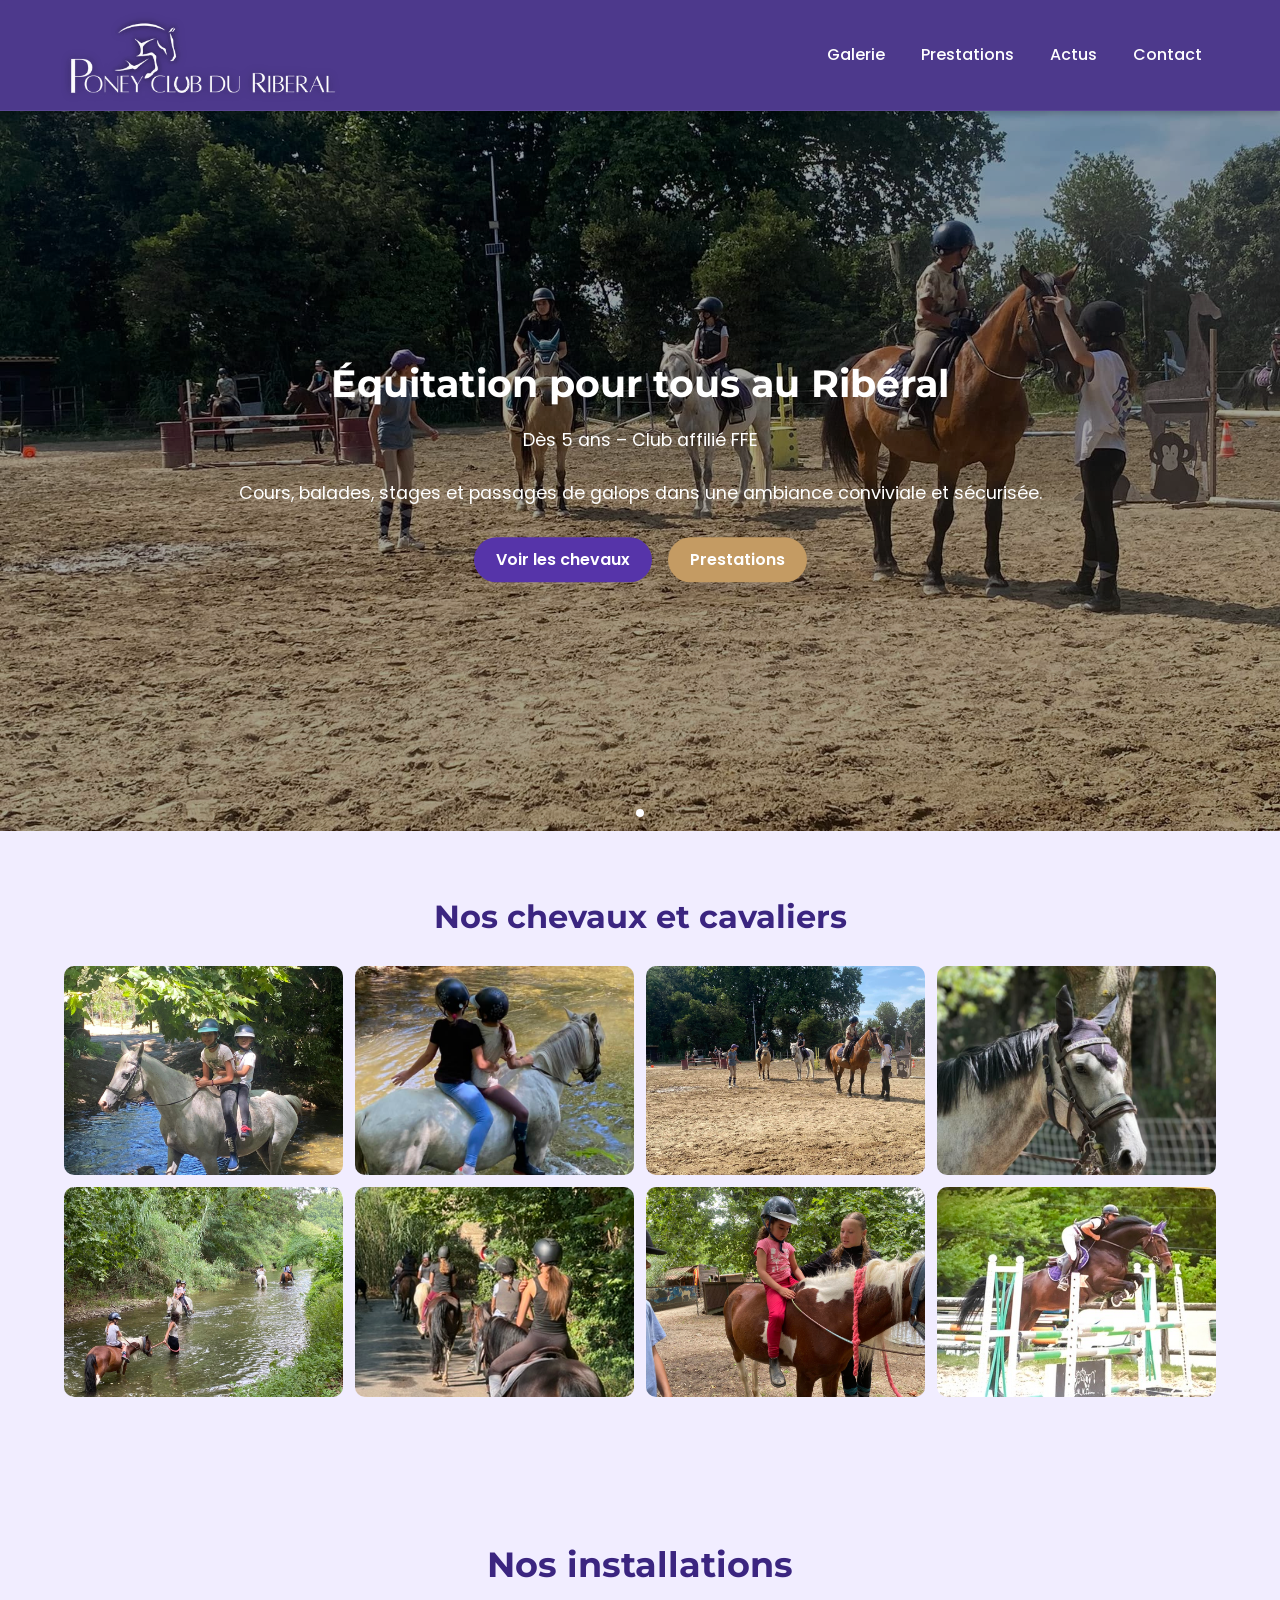
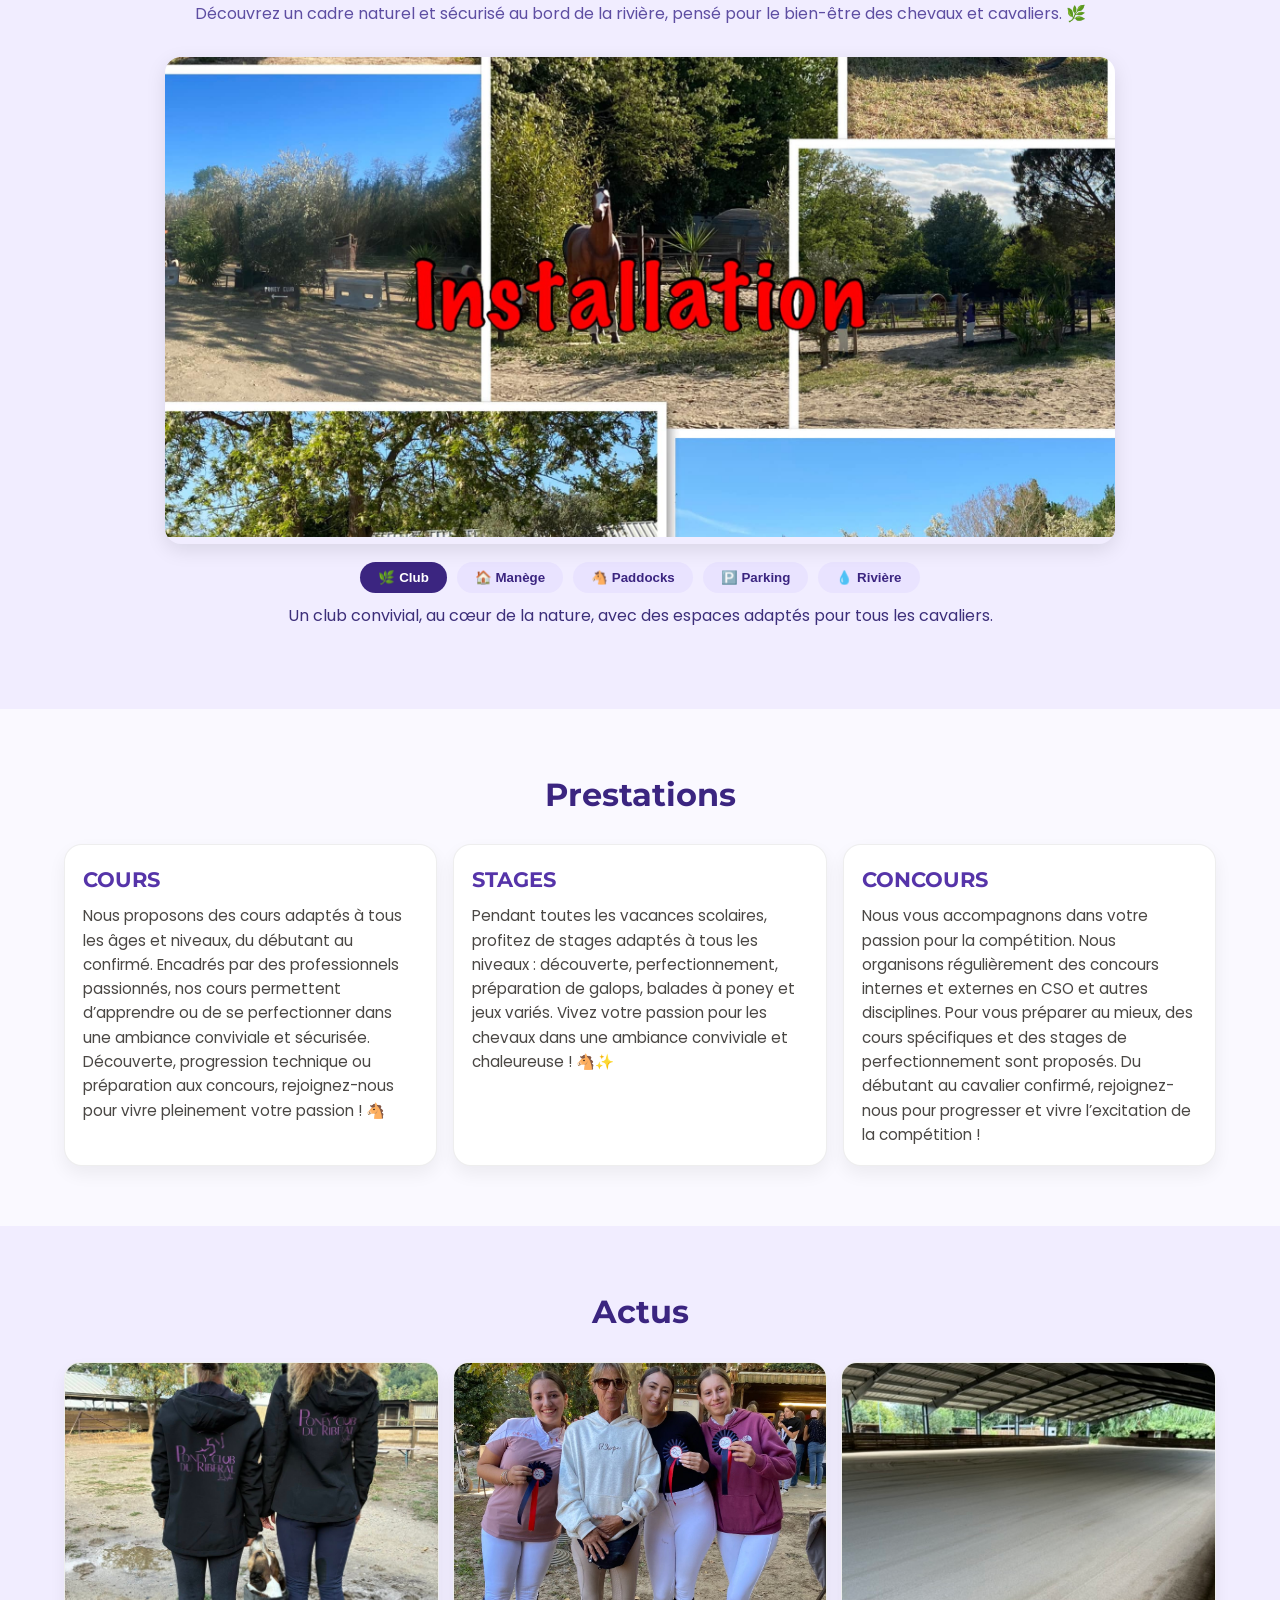
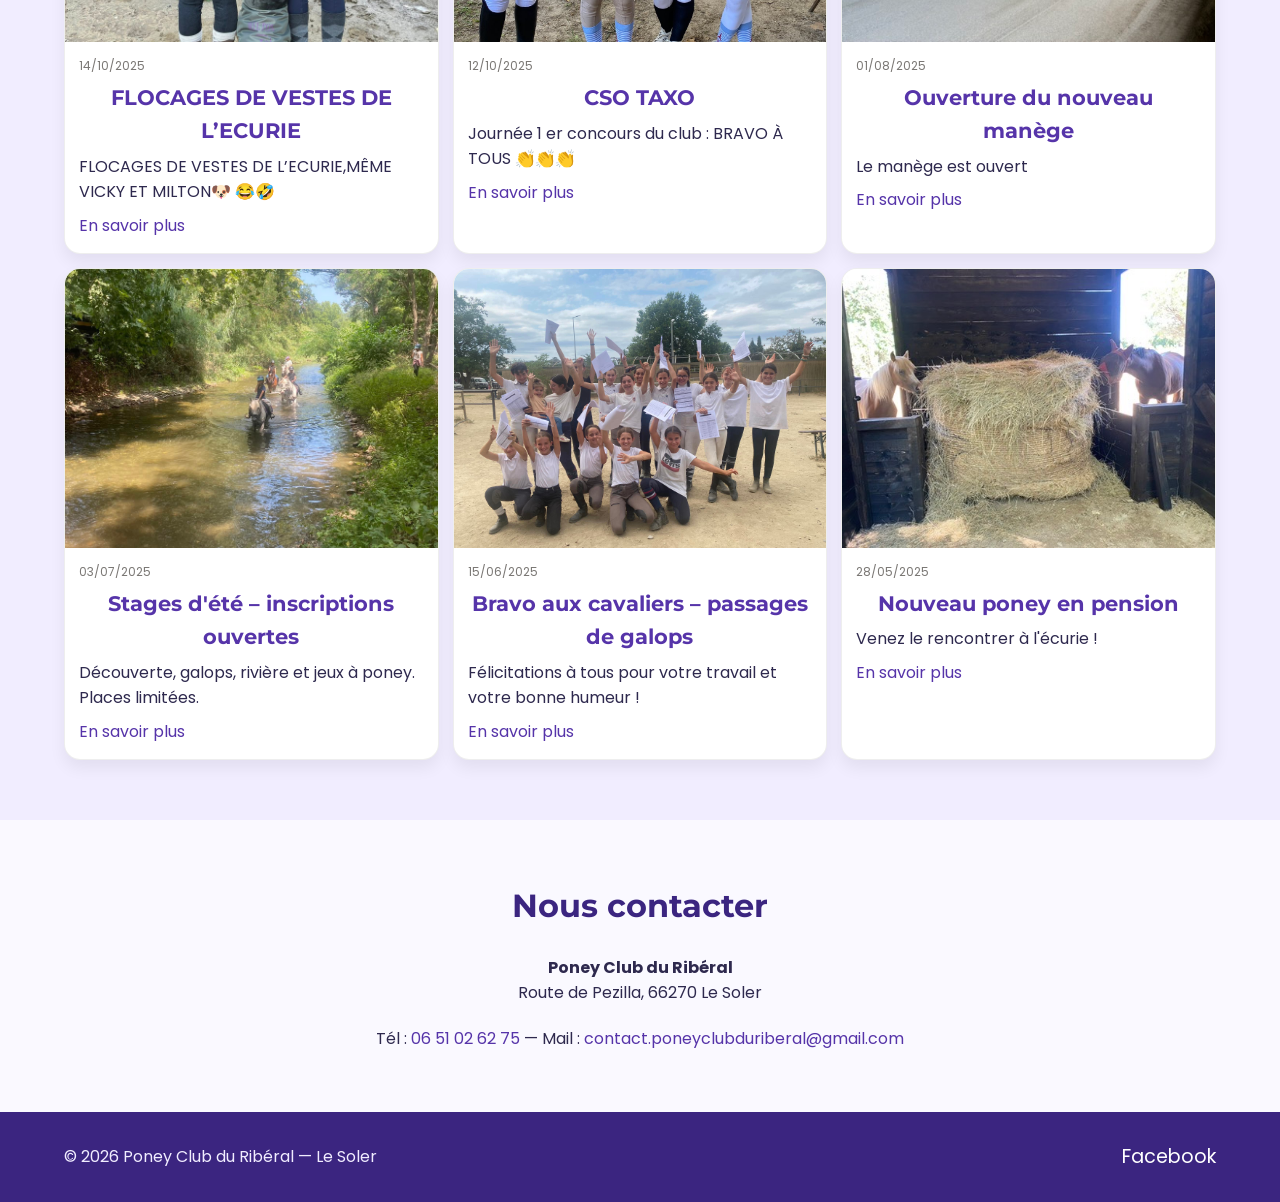
==== commit 9105ae38: "Update index.html" ====
--- a/PoneyClubRiberal/index.html
+++ b/PoneyClubRiberal/index.html
@@ -41,9 +41,9 @@
     <!-- ================= HERO ================= -->
 <section class="hero">
   <!-- Image d’arrière-plan -->
-  <img src="assets/riverBoy.jpg" alt="Balade à poney dans la rivière du Ribéral">
+  <!-- <img src="assets/riverBoy.jpg" alt="Balade à poney dans la rivière du Ribéral"> -->
   <img src="assets/GoodLesson.jpg">
-  <img src="assets/paddock1.jpg">
+  <!-- <img src="assets/paddock1.jpg"> -->
 
   <div class="hero-content wrap">
     <h1 style="color: #fff;;">Équitation pour tous au Ribéral</h1>
